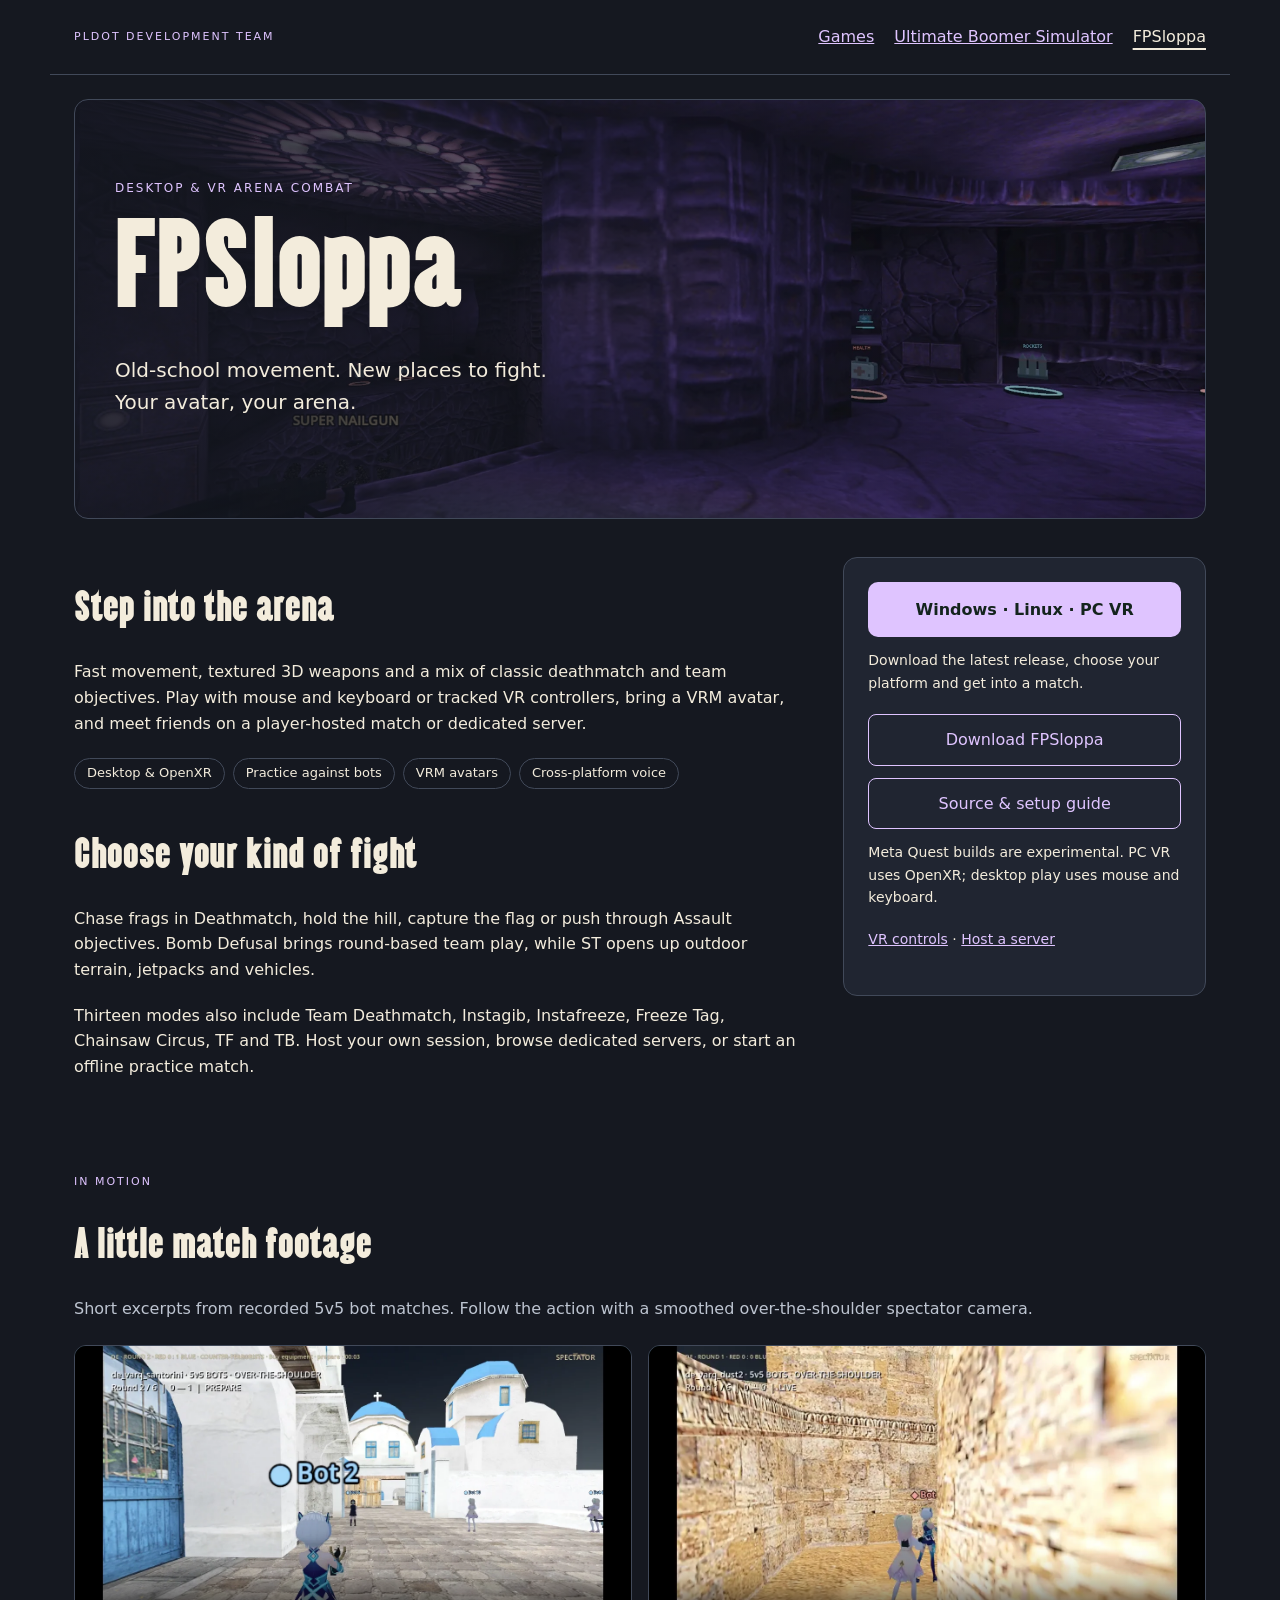
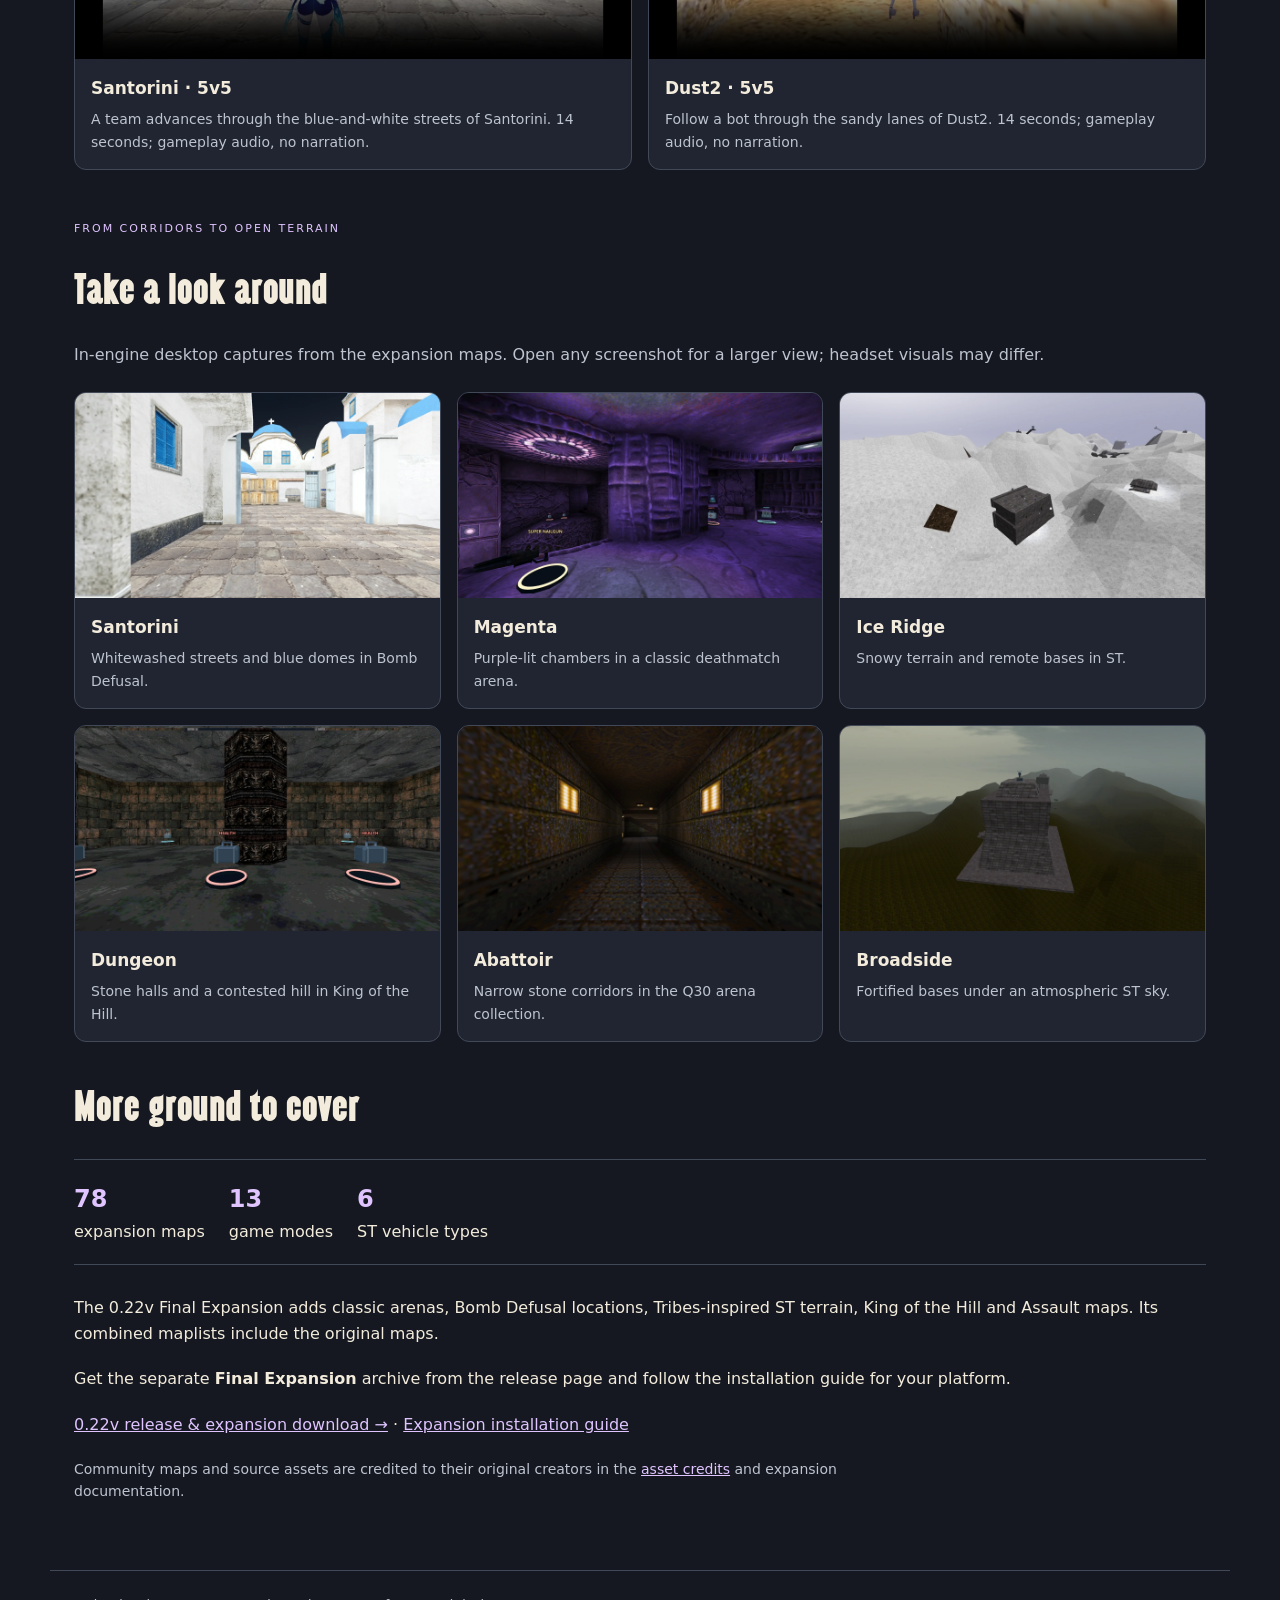
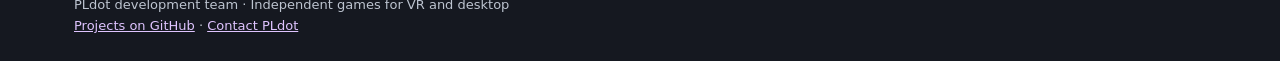
==== fpsloppa/index.html @ 8374d972 "Showcase UBS and FPSloppa with game pages and gameplay media" ====
<!doctype html>
<html lang="en"><head><meta charset="utf-8"><meta name="viewport" content="width=device-width, initial-scale=1"><title>FPSloppa | PLdot</title>
<meta name="description" content="Desktop and VR arena combat with bots, VRM avatars, dedicated servers and thirteen game modes. See screenshots, watch short gameplay clips and download FPSloppa."><link rel="canonical" href="https://jebot-git.github.io/fpsloppa/"><meta property="og:title" content="FPSloppa"><meta property="og:description" content="Desktop and VR arena combat with bots, VRM avatars, dedicated servers and thirteen game modes. See screenshots, watch short gameplay clips and download FPSloppa."><meta property="og:type" content="website"><meta property="og:url" content="https://jebot-git.github.io/fpsloppa/"><meta property="og:image" content="https://jebot-git.github.io/media/fpsloppa/magenta.webp"><link rel="icon" href="/media/icon.png"><link rel="stylesheet" href="/style.css"></head><body class="fps"><a class="skip" href="#main">Skip to content</a><header><a class="site-brand label" href="/">PLdot development team</a><nav aria-label="Main navigation"><a href="/">Games</a><a href="/ultimate-boomer-simulator/">Ultimate Boomer Simulator</a><a href="/fpsloppa/" aria-current="page">FPSloppa</a></nav></header><main id="main"><div class="hero"><span class="label">Desktop &amp; VR arena combat</span><h1>FPSloppa</h1><p>Old-school movement. New places to fight.<br>Your avatar, your arena.</p></div>
<div class="layout"><div><h2>Step into the arena</h2><p>Fast movement, textured 3D weapons and a mix of classic deathmatch and team objectives. Play with mouse and keyboard or tracked VR controllers, bring a VRM avatar, and meet friends on a player-hosted match or dedicated server.</p><div class="tags"><span>Desktop &amp; OpenXR</span><span>Practice against bots</span><span>VRM avatars</span><span>Cross-platform voice</span></div><section><h2>Choose your kind of fight</h2><p>Chase frags in Deathmatch, hold the hill, capture the flag or push through Assault objectives. Bomb Defusal brings round-based team play, while ST opens up outdoor terrain, jetpacks and vehicles.</p><p>Thirteen modes also include Team Deathmatch, Instagib, Instafreeze, Freeze Tag, Chainsaw Circus, TF and TB. Host your own session, browse dedicated servers, or start an offline practice match.</p></section></div>
<aside class="aside"><div class="price">Windows · Linux · PC VR</div><p>Download the latest release, choose your platform and get into a match.</p><a class="button" href="https://github.com/jebot-git/FPSloppa/releases/latest">Download FPSloppa</a><a class="button" href="https://github.com/jebot-git/FPSloppa">Source &amp; setup guide</a><p>Meta Quest builds are experimental. PC VR uses OpenXR; desktop play uses mouse and keyboard.</p><p><a href="https://github.com/jebot-git/FPSloppa/blob/main/VR.md">VR controls</a> · <a href="https://github.com/jebot-git/FPSloppa/blob/main/SERVER.md">Host a server</a></p></aside></div>
<section id="clips"><span class="label">In motion</span><h2>A little match footage</h2><p class="subtle">Short excerpts from recorded 5v5 bot matches. Follow the action with a smoothed over-the-shoulder spectator camera.</p><div class="gallery clips"><article class="capture"><figure><video controls playsinline preload="none" poster="/media/fpsloppa/santorini-clip.webp" aria-label="Santorini · 5v5: 14-second gameplay clip"><source src="/media/fpsloppa/santorini-clip.mp4" type="video/mp4"><a href="/media/fpsloppa/santorini-clip.mp4">Download the Santorini · 5v5 clip</a></video><figcaption><h3>Santorini · 5v5</h3><p>A team advances through the blue-and-white streets of Santorini. 14 seconds; gameplay audio, no narration.</p></figcaption></figure></article><article class="capture"><figure><video controls playsinline preload="none" poster="/media/fpsloppa/dust2-clip.webp" aria-label="Dust2 · 5v5: 14-second gameplay clip"><source src="/media/fpsloppa/dust2-clip.mp4" type="video/mp4"><a href="/media/fpsloppa/dust2-clip.mp4">Download the Dust2 · 5v5 clip</a></video><figcaption><h3>Dust2 · 5v5</h3><p>Follow a bot through the sandy lanes of Dust2. 14 seconds; gameplay audio, no narration.</p></figcaption></figure></article></div></section><section id="screenshots"><span class="label">From corridors to open terrain</span><h2>Take a look around</h2><p class="subtle">In-engine desktop captures from the expansion maps. Open any screenshot for a larger view; headset visuals may differ.</p><div class="gallery"><article class="capture"><figure><a href="/media/fpsloppa/santorini.webp"><img loading="lazy" decoding="async" width="1600" height="900" src="/media/fpsloppa/santorini.webp" alt="Whitewashed streets and blue domes in Bomb Defusal."></a><figcaption><h3>Santorini</h3><p>Whitewashed streets and blue domes in Bomb Defusal.</p></figcaption></figure></article><article class="capture"><figure><a href="/media/fpsloppa/magenta.webp"><img loading="lazy" decoding="async" width="1600" height="900" src="/media/fpsloppa/magenta.webp" alt="Purple-lit chambers in a classic deathmatch arena."></a><figcaption><h3>Magenta</h3><p>Purple-lit chambers in a classic deathmatch arena.</p></figcaption></figure></article><article class="capture"><figure><a href="/media/fpsloppa/iceridge.webp"><img loading="lazy" decoding="async" width="1600" height="900" src="/media/fpsloppa/iceridge.webp" alt="Snowy terrain and remote bases in ST."></a><figcaption><h3>Ice Ridge</h3><p>Snowy terrain and remote bases in ST.</p></figcaption></figure></article><article class="capture"><figure><a href="/media/fpsloppa/dungeon.webp"><img loading="lazy" decoding="async" width="1600" height="900" src="/media/fpsloppa/dungeon.webp" alt="Stone halls and a contested hill in King of the Hill."></a><figcaption><h3>Dungeon</h3><p>Stone halls and a contested hill in King of the Hill.</p></figcaption></figure></article><article class="capture"><figure><a href="/media/fpsloppa/abattoir.webp"><img loading="lazy" decoding="async" width="1600" height="900" src="/media/fpsloppa/abattoir.webp" alt="Narrow stone corridors in the Q30 arena collection."></a><figcaption><h3>Abattoir</h3><p>Narrow stone corridors in the Q30 arena collection.</p></figcaption></figure></article><article class="capture"><figure><a href="/media/fpsloppa/broadside.webp"><img loading="lazy" decoding="async" width="1600" height="900" src="/media/fpsloppa/broadside.webp" alt="Fortified bases under an atmospheric ST sky."></a><figcaption><h3>Broadside</h3><p>Fortified bases under an atmospheric ST sky.</p></figcaption></figure></article></div></section><section id="expansion"><h2>More ground to cover</h2><div class="facts"><p><strong>78</strong>expansion maps</p><p><strong>13</strong>game modes</p><p><strong>6</strong>ST vehicle types</p></div><p>The 0.22v Final Expansion adds classic arenas, Bomb Defusal locations, Tribes-inspired ST terrain, King of the Hill and Assault maps. Its combined maplists include the original maps.</p><p>Get the separate <strong>Final Expansion</strong> archive from the release page and follow the installation guide for your platform.</p><p><a href="https://github.com/jebot-git/FPSloppa/releases/tag/0.22v">0.22v release &amp; expansion download →</a> · <a href="https://github.com/jebot-git/FPSloppa/blob/main/docs/FINAL-EXPANSION.md">Expansion installation guide</a></p><p class="section-note">Community maps and source assets are credited to their original creators in the <a href="https://github.com/jebot-git/FPSloppa/blob/main/ASSET_CREDITS.md">asset credits</a> and expansion documentation.</p></section></main><footer>PLdot development team · Independent games for VR and desktop<br><a href="https://github.com/jebot-git">Projects on GitHub</a> · <a href="mailto:jewzuv@gmail.com">Contact PLdot</a></footer></body></html>
---- style.css ----
:root{color-scheme:dark;--bg:#101b19;--panel:#1a2a26;--line:#3b5148;--muted:#b2c1b7;--paper:#f1e9d4;--mint:#b7d9b6}
*{box-sizing:border-box}body{margin:0;background:var(--bg);color:var(--paper);font:16px/1.6 system-ui,sans-serif}a{color:var(--mint)}a:focus-visible,summary:focus-visible{outline:3px solid #efd393;outline-offset:5px}main,header,footer{max-width:1180px;margin:auto;padding:24px}header{display:flex;justify-content:space-between;gap:16px;align-items:center;border-bottom:1px solid var(--line)}.label,small{font-size:11px;letter-spacing:2px;text-transform:uppercase}.label{color:var(--mint)}.draft{border:1px solid #9b885a;color:#efdaa5;padding:5px 12px;border-radius:30px;font-size:12px}.hero{min-height:310px;display:flex;flex-direction:column;justify-content:center;padding:40px;background:linear-gradient(125deg,#354d40,#1b3432);border:1px dashed #799078;border-radius:14px}.hero h2{font:clamp(32px,5vw,60px)/1.1 Georgia,serif;max-width:650px;margin:20px 0}.hero p{max-width:640px;color:var(--muted)}.layout{display:grid;grid-template-columns:minmax(0,2fr) minmax(250px,1fr);gap:44px;margin-top:38px}.identity{display:flex;gap:20px;align-items:center}.identity img{width:76px;height:76px}h1{font:34px/1.15 Georgia,serif;margin:0 0 8px}h2{font:28px Georgia,serif}h3{font-size:21px;margin:8px 0}p{margin:12px 0 20px}.subtle{color:var(--muted)}.tags{display:flex;flex-wrap:wrap;gap:8px;margin:22px 0}.tags span{border:1px solid var(--line);border-radius:24px;padding:4px 12px;font-size:13px}.price{background:var(--mint);color:#14241d;border-radius:10px;padding:15px;text-align:center;font-weight:650}.aside{background:var(--panel);border:1px solid var(--line);padding:24px;border-radius:14px;align-self:start}.aside p{font-size:14px}.gallery{display:grid;grid-template-columns:repeat(3,1fr);gap:16px;margin-top:24px}.capture{min-height:245px;background:var(--panel);border:1px dashed var(--line);border-radius:12px;padding:22px}.capture p{font-size:14px;color:var(--muted)}.capture small{font-size:9px;letter-spacing:1px}.number{font:28px Georgia,serif;color:var(--mint)}section{margin:44px 0}details{border:1px solid var(--line);border-radius:12px;padding:20px}summary{cursor:pointer;font-weight:600}table{width:100%;border-collapse:collapse;margin:20px 0}th,td{text-align:left;vertical-align:top;border-bottom:1px solid var(--line);padding:12px 8px}th{width:45%;font-weight:500}.copy{white-space:pre-wrap;font:inherit;background:#0e1715;padding:18px;border-radius:8px}footer{color:var(--muted);font-size:13px;border-top:1px solid var(--line)}@media(max-width:750px){.layout,.gallery{grid-template-columns:1fr}.hero{padding:24px;min-height:240px}.identity{align-items:flex-start}h1{font-size:28px}header{flex-wrap:wrap}main{padding:18px}}
.hero{background:linear-gradient(90deg,#0b242be0,#14272866),url("media/screenshot-05-blouberg_sunrise_2.png") center/cover;border:1px solid var(--line)}.hero img{width:min(680px,100%);height:auto}.capture{padding:0;min-height:0;overflow:hidden;border:1px solid var(--line)}.capture img{width:100%;aspect-ratio:16/9;object-fit:cover;display:block}.capture h3{font-size:17px;padding:8px 16px 16px}video{width:100%;border-radius:12px;background:#112d2f}.equipment{grid-template-columns:repeat(2,1fr)}@media(max-width:750px){.equipment{grid-template-columns:1fr}}
@font-face{font-family:Almonte;src:url('media/fonts/Almonte.otf');font-display:swap}h1,h2{font-family:Almonte,system-ui,sans-serif;font-weight:400}h1{font-size:42px}h2{font-size:36px}nav{display:flex;gap:20px;flex-wrap:wrap}.button{display:block;padding:12px 18px;border:1px solid var(--mint);border-radius:8px;text-align:center;text-decoration:none}.hero{min-height:400px}.hero img{max-height:340px;object-fit:contain;object-position:left}.skip{position:absolute;left:-9999px}.skip:focus{left:16px;top:16px;background:var(--bg);padding:16px;z-index:2}@media(prefers-reduced-motion:reduce){*{scroll-behavior:auto}}

.site-brand{text-decoration:none;color:var(--mint)}nav [aria-current=page]{color:var(--paper);text-decoration-thickness:2px;text-underline-offset:6px}
.intro{max-width:760px;padding:42px 0 12px}.intro h1{font-size:clamp(46px,7vw,78px);line-height:1.06;margin:16px 0 24px}.intro p{font-size:19px;color:var(--muted)}
.games{display:grid;grid-template-columns:1fr 1fr;gap:24px;margin:26px 0 56px}.game-card{border:1px solid var(--line);border-radius:14px;overflow:hidden;background:var(--panel)}.game-card>a{display:block;overflow:hidden}.game-card img{width:100%;aspect-ratio:16/9;object-fit:cover;display:block}.card-body{padding:26px}.card-body h2{margin:8px 0 14px}.card-body p{color:var(--muted)}.card-body .button{display:inline-block}.game-card .tags{margin:18px 0}.fps{--bg:#151820;--panel:#202531;--line:#414959;--muted:#bdc4d0;--paper:#f3ecdc;--mint:#dfc4ff}.fps .hero{background:linear-gradient(90deg,#141720e8,#14172055),url('/media/fpsloppa/magenta.webp') center/cover;min-height:420px}.fps .hero h1{font-size:clamp(58px,9vw,104px);margin:12px 0}.fps .hero p{color:var(--paper);font-size:20px;max-width:480px}.hero .label{font-size:12px}.capture figure{margin:0}.capture figcaption{padding:16px}.capture figcaption h3{padding:0;margin:0 0 6px}.capture figcaption p{margin:0}.clips{grid-template-columns:repeat(2,minmax(0,1fr))}.clips video{display:block;aspect-ratio:16/9;border-radius:0}.aside .button+.button{margin-top:12px}.gallery .capture a:focus-visible{display:block;outline-offset:-4px}.facts{display:flex;flex-wrap:wrap;gap:24px;border-block:1px solid var(--line);padding:20px 0;margin:30px 0}.facts p{margin:0}.facts strong{font-size:24px;color:var(--mint);display:block}.section-note{max-width:780px;color:var(--muted);font-size:14px}video:focus-visible{outline:3px solid #efd393;outline-offset:4px}@media(max-width:750px){.games,.clips{grid-template-columns:1fr}.intro{padding-top:24px}.card-body{padding:22px}nav{gap:12px 18px}.fps .hero{min-height:330px}}
/* Keep intrinsic dimensions for layout reservation without fixing rendered height. */
.game-card img,.capture img{height:auto}
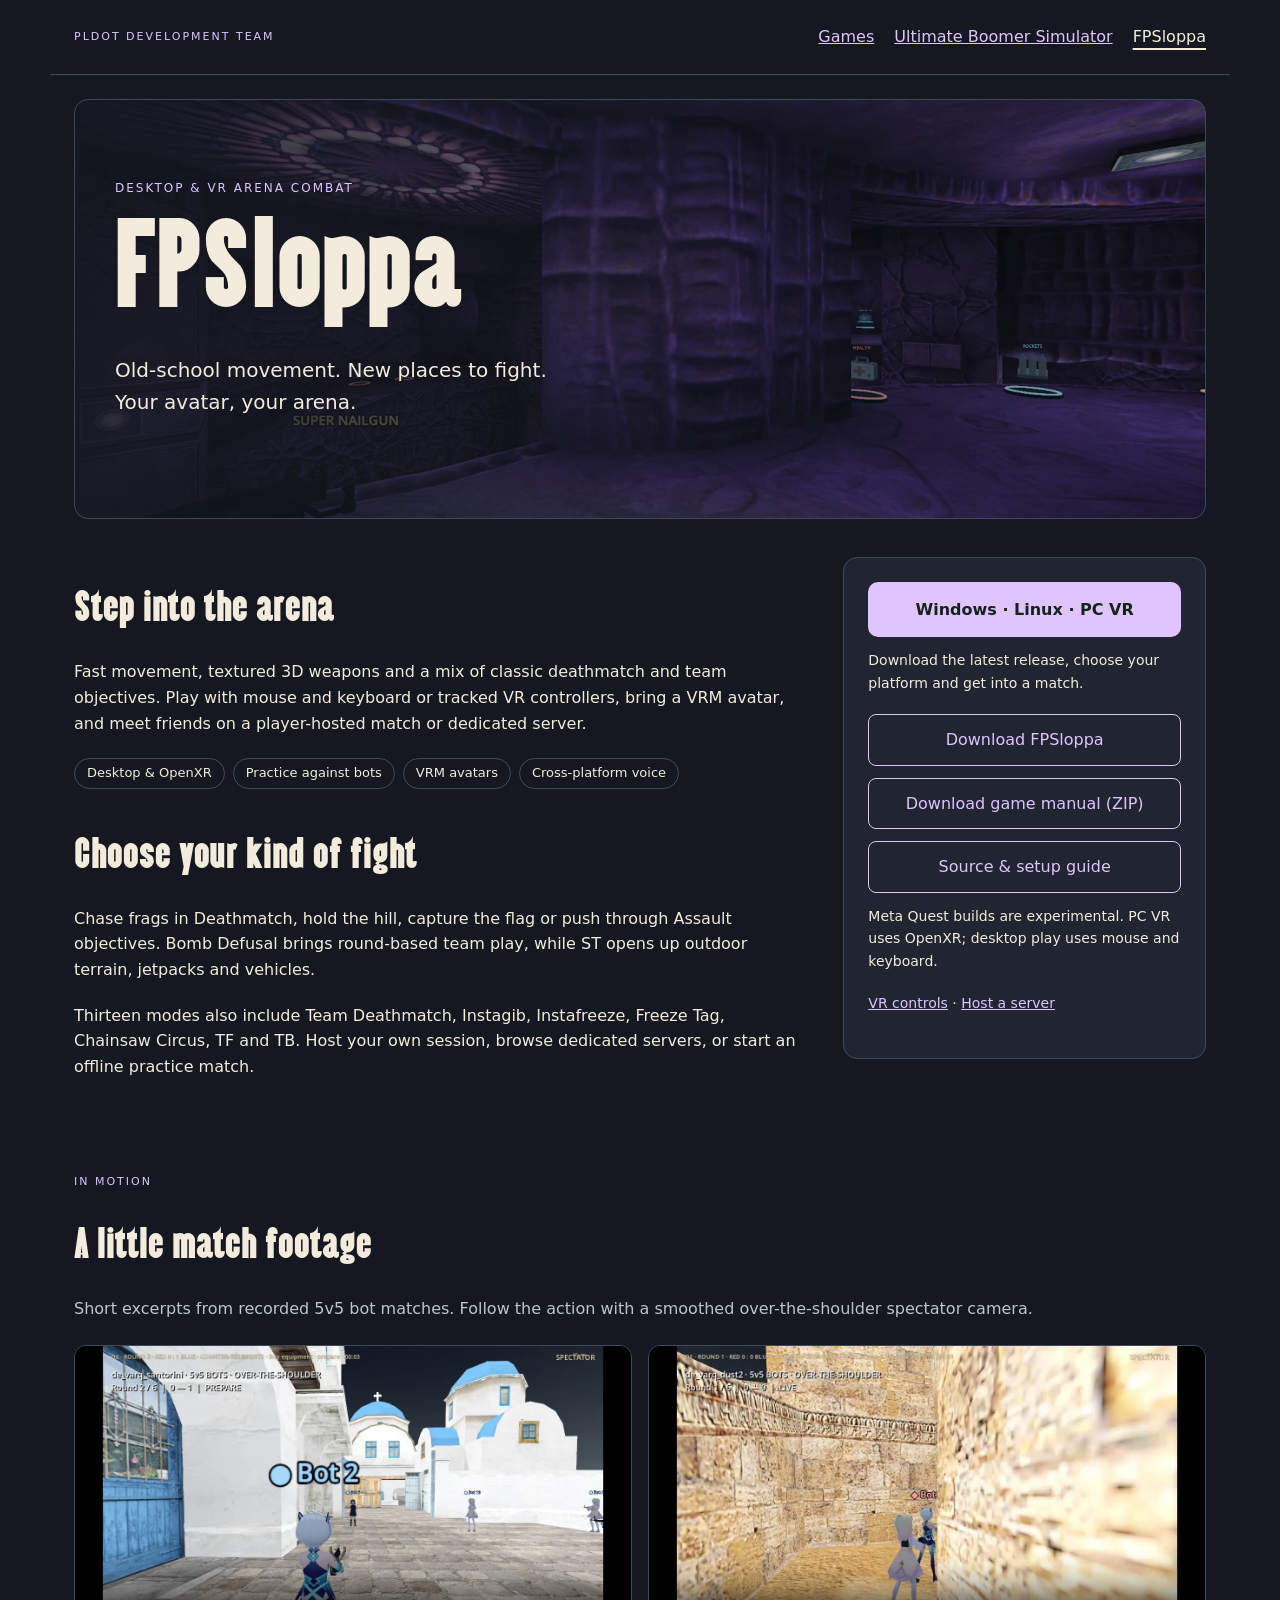
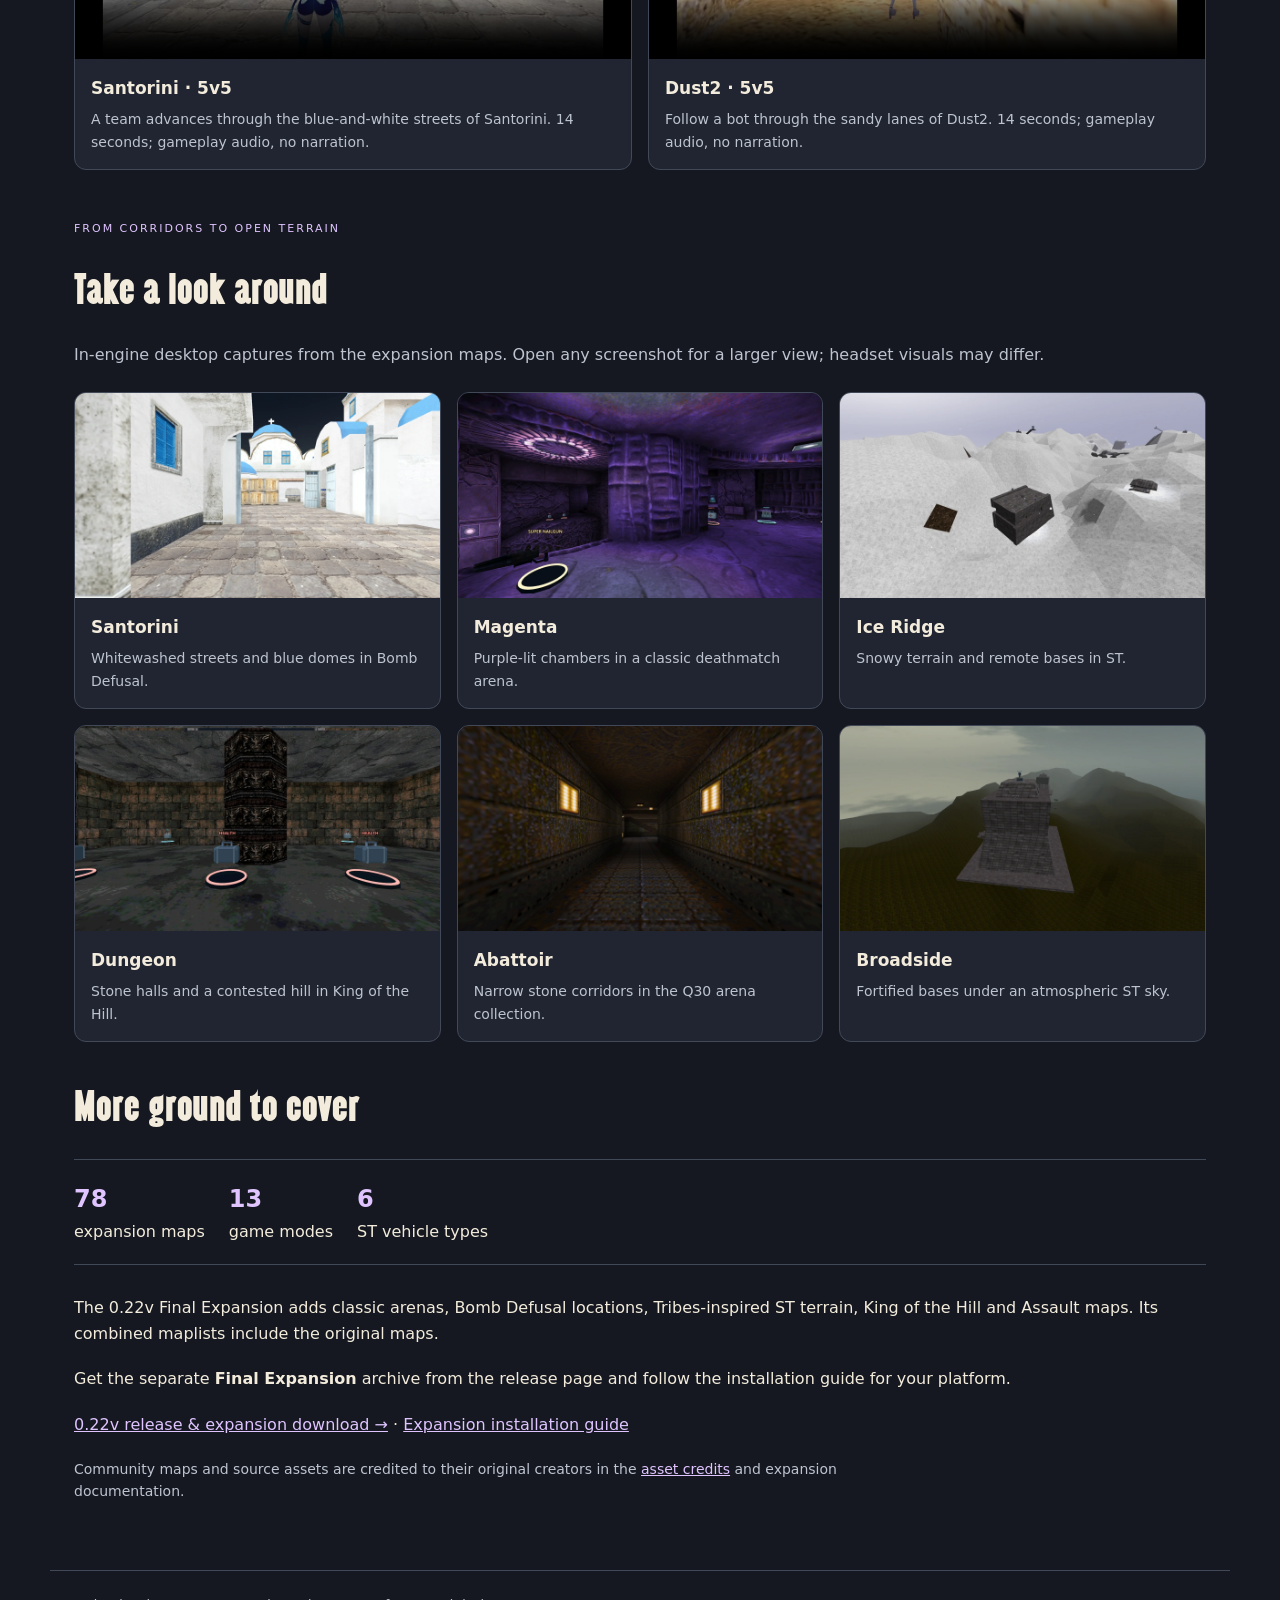
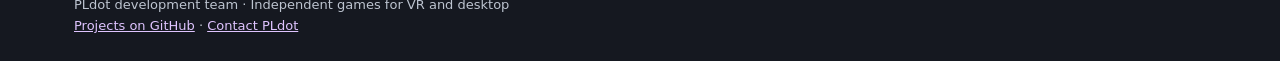
==== commit 0586afb6: "Link FPSloppa game manual from download panel" ====
--- a/fpsloppa/index.html
+++ b/fpsloppa/index.html
@@ -2,5 +2,5 @@
 <html lang="en"><head><meta charset="utf-8"><meta name="viewport" content="width=device-width, initial-scale=1"><title>FPSloppa | PLdot</title>
 <meta name="description" content="Desktop and VR arena combat with bots, VRM avatars, dedicated servers and thirteen game modes. See screenshots, watch short gameplay clips and download FPSloppa."><link rel="canonical" href="https://jebot-git.github.io/fpsloppa/"><meta property="og:title" content="FPSloppa"><meta property="og:description" content="Desktop and VR arena combat with bots, VRM avatars, dedicated servers and thirteen game modes. See screenshots, watch short gameplay clips and download FPSloppa."><meta property="og:type" content="website"><meta property="og:url" content="https://jebot-git.github.io/fpsloppa/"><meta property="og:image" content="https://jebot-git.github.io/media/fpsloppa/magenta.webp"><link rel="icon" href="/media/icon.png"><link rel="stylesheet" href="/style.css"></head><body class="fps"><a class="skip" href="#main">Skip to content</a><header><a class="site-brand label" href="/">PLdot development team</a><nav aria-label="Main navigation"><a href="/">Games</a><a href="/ultimate-boomer-simulator/">Ultimate Boomer Simulator</a><a href="/fpsloppa/" aria-current="page">FPSloppa</a></nav></header><main id="main"><div class="hero"><span class="label">Desktop &amp; VR arena combat</span><h1>FPSloppa</h1><p>Old-school movement. New places to fight.<br>Your avatar, your arena.</p></div>
 <div class="layout"><div><h2>Step into the arena</h2><p>Fast movement, textured 3D weapons and a mix of classic deathmatch and team objectives. Play with mouse and keyboard or tracked VR controllers, bring a VRM avatar, and meet friends on a player-hosted match or dedicated server.</p><div class="tags"><span>Desktop &amp; OpenXR</span><span>Practice against bots</span><span>VRM avatars</span><span>Cross-platform voice</span></div><section><h2>Choose your kind of fight</h2><p>Chase frags in Deathmatch, hold the hill, capture the flag or push through Assault objectives. Bomb Defusal brings round-based team play, while ST opens up outdoor terrain, jetpacks and vehicles.</p><p>Thirteen modes also include Team Deathmatch, Instagib, Instafreeze, Freeze Tag, Chainsaw Circus, TF and TB. Host your own session, browse dedicated servers, or start an offline practice match.</p></section></div>
-<aside class="aside"><div class="price">Windows · Linux · PC VR</div><p>Download the latest release, choose your platform and get into a match.</p><a class="button" href="https://github.com/jebot-git/FPSloppa/releases/latest">Download FPSloppa</a><a class="button" href="https://github.com/jebot-git/FPSloppa">Source &amp; setup guide</a><p>Meta Quest builds are experimental. PC VR uses OpenXR; desktop play uses mouse and keyboard.</p><p><a href="https://github.com/jebot-git/FPSloppa/blob/main/VR.md">VR controls</a> · <a href="https://github.com/jebot-git/FPSloppa/blob/main/SERVER.md">Host a server</a></p></aside></div>
+<aside class="aside"><div class="price">Windows · Linux · PC VR</div><p>Download the latest release, choose your platform and get into a match.</p><a class="button" href="https://github.com/jebot-git/FPSloppa/releases/latest">Download FPSloppa</a><a class="button" href="https://github.com/jebot-git/FPSloppa/releases/download/0.22v/FPSloppa-0.22v-Manual.zip">Download game manual (ZIP)</a><a class="button" href="https://github.com/jebot-git/FPSloppa">Source &amp; setup guide</a><p>Meta Quest builds are experimental. PC VR uses OpenXR; desktop play uses mouse and keyboard.</p><p><a href="https://github.com/jebot-git/FPSloppa/blob/main/VR.md">VR controls</a> · <a href="https://github.com/jebot-git/FPSloppa/blob/main/SERVER.md">Host a server</a></p></aside></div>
 <section id="clips"><span class="label">In motion</span><h2>A little match footage</h2><p class="subtle">Short excerpts from recorded 5v5 bot matches. Follow the action with a smoothed over-the-shoulder spectator camera.</p><div class="gallery clips"><article class="capture"><figure><video controls playsinline preload="none" poster="/media/fpsloppa/santorini-clip.webp" aria-label="Santorini · 5v5: 14-second gameplay clip"><source src="/media/fpsloppa/santorini-clip.mp4" type="video/mp4"><a href="/media/fpsloppa/santorini-clip.mp4">Download the Santorini · 5v5 clip</a></video><figcaption><h3>Santorini · 5v5</h3><p>A team advances through the blue-and-white streets of Santorini. 14 seconds; gameplay audio, no narration.</p></figcaption></figure></article><article class="capture"><figure><video controls playsinline preload="none" poster="/media/fpsloppa/dust2-clip.webp" aria-label="Dust2 · 5v5: 14-second gameplay clip"><source src="/media/fpsloppa/dust2-clip.mp4" type="video/mp4"><a href="/media/fpsloppa/dust2-clip.mp4">Download the Dust2 · 5v5 clip</a></video><figcaption><h3>Dust2 · 5v5</h3><p>Follow a bot through the sandy lanes of Dust2. 14 seconds; gameplay audio, no narration.</p></figcaption></figure></article></div></section><section id="screenshots"><span class="label">From corridors to open terrain</span><h2>Take a look around</h2><p class="subtle">In-engine desktop captures from the expansion maps. Open any screenshot for a larger view; headset visuals may differ.</p><div class="gallery"><article class="capture"><figure><a href="/media/fpsloppa/santorini.webp"><img loading="lazy" decoding="async" width="1600" height="900" src="/media/fpsloppa/santorini.webp" alt="Whitewashed streets and blue domes in Bomb Defusal."></a><figcaption><h3>Santorini</h3><p>Whitewashed streets and blue domes in Bomb Defusal.</p></figcaption></figure></article><article class="capture"><figure><a href="/media/fpsloppa/magenta.webp"><img loading="lazy" decoding="async" width="1600" height="900" src="/media/fpsloppa/magenta.webp" alt="Purple-lit chambers in a classic deathmatch arena."></a><figcaption><h3>Magenta</h3><p>Purple-lit chambers in a classic deathmatch arena.</p></figcaption></figure></article><article class="capture"><figure><a href="/media/fpsloppa/iceridge.webp"><img loading="lazy" decoding="async" width="1600" height="900" src="/media/fpsloppa/iceridge.webp" alt="Snowy terrain and remote bases in ST."></a><figcaption><h3>Ice Ridge</h3><p>Snowy terrain and remote bases in ST.</p></figcaption></figure></article><article class="capture"><figure><a href="/media/fpsloppa/dungeon.webp"><img loading="lazy" decoding="async" width="1600" height="900" src="/media/fpsloppa/dungeon.webp" alt="Stone halls and a contested hill in King of the Hill."></a><figcaption><h3>Dungeon</h3><p>Stone halls and a contested hill in King of the Hill.</p></figcaption></figure></article><article class="capture"><figure><a href="/media/fpsloppa/abattoir.webp"><img loading="lazy" decoding="async" width="1600" height="900" src="/media/fpsloppa/abattoir.webp" alt="Narrow stone corridors in the Q30 arena collection."></a><figcaption><h3>Abattoir</h3><p>Narrow stone corridors in the Q30 arena collection.</p></figcaption></figure></article><article class="capture"><figure><a href="/media/fpsloppa/broadside.webp"><img loading="lazy" decoding="async" width="1600" height="900" src="/media/fpsloppa/broadside.webp" alt="Fortified bases under an atmospheric ST sky."></a><figcaption><h3>Broadside</h3><p>Fortified bases under an atmospheric ST sky.</p></figcaption></figure></article></div></section><section id="expansion"><h2>More ground to cover</h2><div class="facts"><p><strong>78</strong>expansion maps</p><p><strong>13</strong>game modes</p><p><strong>6</strong>ST vehicle types</p></div><p>The 0.22v Final Expansion adds classic arenas, Bomb Defusal locations, Tribes-inspired ST terrain, King of the Hill and Assault maps. Its combined maplists include the original maps.</p><p>Get the separate <strong>Final Expansion</strong> archive from the release page and follow the installation guide for your platform.</p><p><a href="https://github.com/jebot-git/FPSloppa/releases/tag/0.22v">0.22v release &amp; expansion download →</a> · <a href="https://github.com/jebot-git/FPSloppa/blob/main/docs/FINAL-EXPANSION.md">Expansion installation guide</a></p><p class="section-note">Community maps and source assets are credited to their original creators in the <a href="https://github.com/jebot-git/FPSloppa/blob/main/ASSET_CREDITS.md">asset credits</a> and expansion documentation.</p></section></main><footer>PLdot development team · Independent games for VR and desktop<br><a href="https://github.com/jebot-git">Projects on GitHub</a> · <a href="mailto:jewzuv@gmail.com">Contact PLdot</a></footer></body></html>
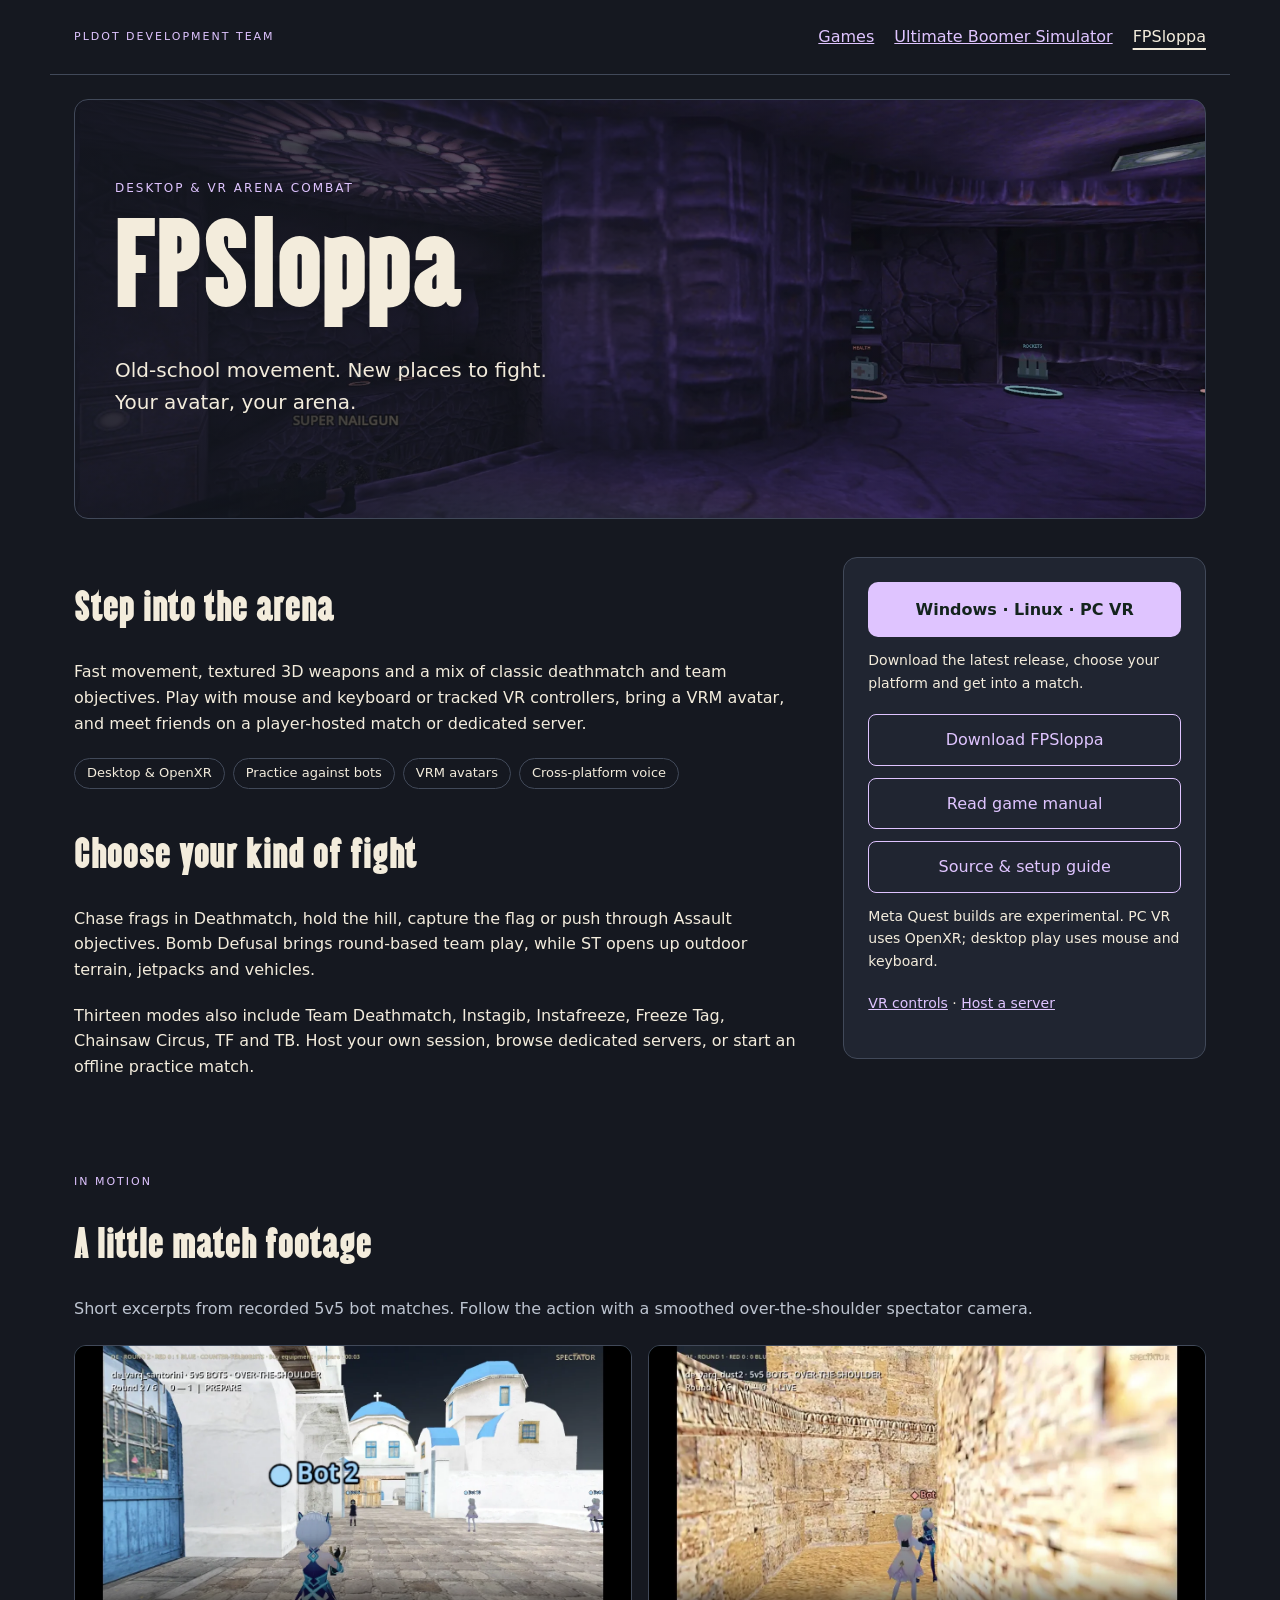
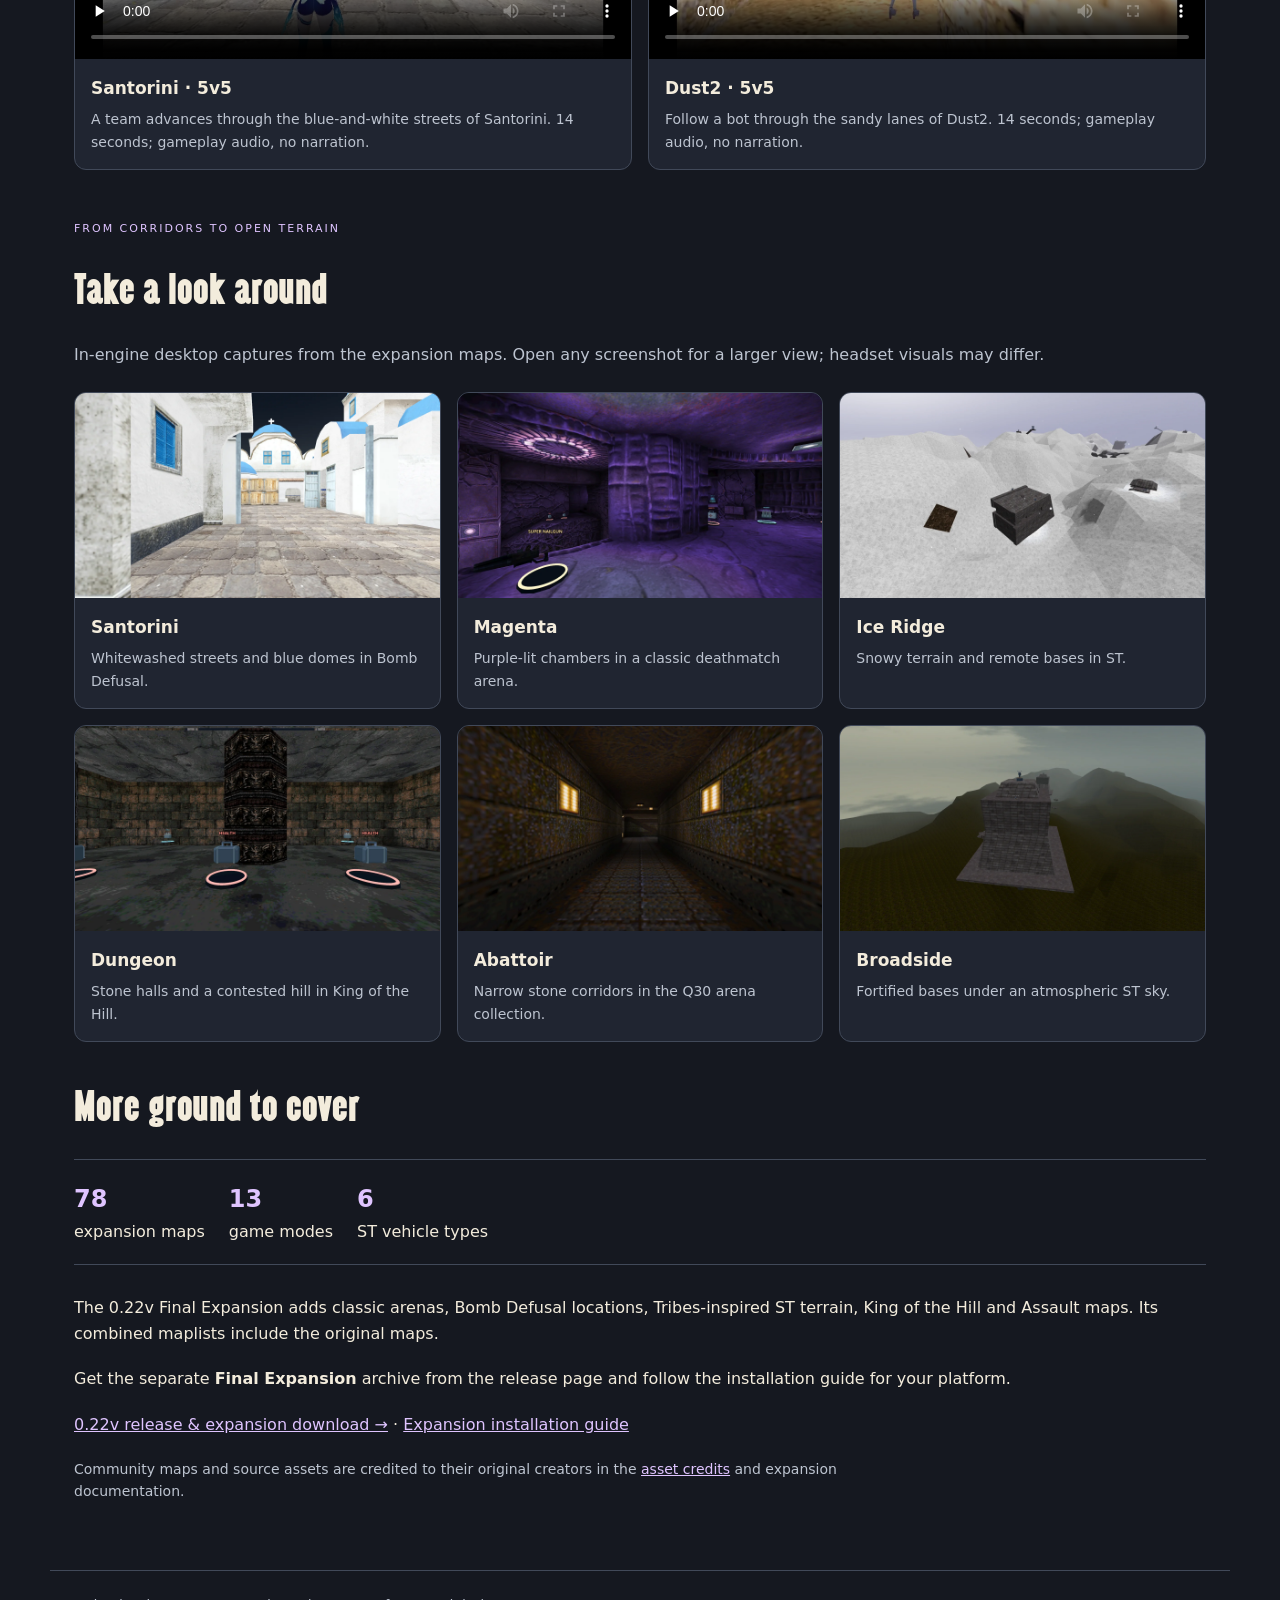
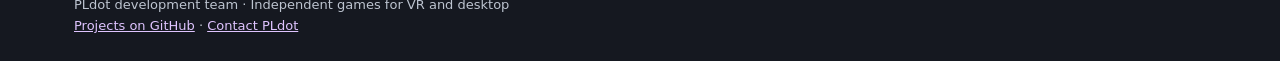
==== commit 9199da7c: "Publish browsable FPSloppa manual and link it from game page" ====
--- a/fpsloppa/index.html
+++ b/fpsloppa/index.html
@@ -2,5 +2,5 @@
 <html lang="en"><head><meta charset="utf-8"><meta name="viewport" content="width=device-width, initial-scale=1"><title>FPSloppa | PLdot</title>
 <meta name="description" content="Desktop and VR arena combat with bots, VRM avatars, dedicated servers and thirteen game modes. See screenshots, watch short gameplay clips and download FPSloppa."><link rel="canonical" href="https://jebot-git.github.io/fpsloppa/"><meta property="og:title" content="FPSloppa"><meta property="og:description" content="Desktop and VR arena combat with bots, VRM avatars, dedicated servers and thirteen game modes. See screenshots, watch short gameplay clips and download FPSloppa."><meta property="og:type" content="website"><meta property="og:url" content="https://jebot-git.github.io/fpsloppa/"><meta property="og:image" content="https://jebot-git.github.io/media/fpsloppa/magenta.webp"><link rel="icon" href="/media/icon.png"><link rel="stylesheet" href="/style.css"></head><body class="fps"><a class="skip" href="#main">Skip to content</a><header><a class="site-brand label" href="/">PLdot development team</a><nav aria-label="Main navigation"><a href="/">Games</a><a href="/ultimate-boomer-simulator/">Ultimate Boomer Simulator</a><a href="/fpsloppa/" aria-current="page">FPSloppa</a></nav></header><main id="main"><div class="hero"><span class="label">Desktop &amp; VR arena combat</span><h1>FPSloppa</h1><p>Old-school movement. New places to fight.<br>Your avatar, your arena.</p></div>
 <div class="layout"><div><h2>Step into the arena</h2><p>Fast movement, textured 3D weapons and a mix of classic deathmatch and team objectives. Play with mouse and keyboard or tracked VR controllers, bring a VRM avatar, and meet friends on a player-hosted match or dedicated server.</p><div class="tags"><span>Desktop &amp; OpenXR</span><span>Practice against bots</span><span>VRM avatars</span><span>Cross-platform voice</span></div><section><h2>Choose your kind of fight</h2><p>Chase frags in Deathmatch, hold the hill, capture the flag or push through Assault objectives. Bomb Defusal brings round-based team play, while ST opens up outdoor terrain, jetpacks and vehicles.</p><p>Thirteen modes also include Team Deathmatch, Instagib, Instafreeze, Freeze Tag, Chainsaw Circus, TF and TB. Host your own session, browse dedicated servers, or start an offline practice match.</p></section></div>
-<aside class="aside"><div class="price">Windows · Linux · PC VR</div><p>Download the latest release, choose your platform and get into a match.</p><a class="button" href="https://github.com/jebot-git/FPSloppa/releases/latest">Download FPSloppa</a><a class="button" href="https://github.com/jebot-git/FPSloppa/releases/download/0.22v/FPSloppa-0.22v-Manual.zip">Download game manual (ZIP)</a><a class="button" href="https://github.com/jebot-git/FPSloppa">Source &amp; setup guide</a><p>Meta Quest builds are experimental. PC VR uses OpenXR; desktop play uses mouse and keyboard.</p><p><a href="https://github.com/jebot-git/FPSloppa/blob/main/VR.md">VR controls</a> · <a href="https://github.com/jebot-git/FPSloppa/blob/main/SERVER.md">Host a server</a></p></aside></div>
+<aside class="aside"><div class="price">Windows · Linux · PC VR</div><p>Download the latest release, choose your platform and get into a match.</p><a class="button" href="https://github.com/jebot-git/FPSloppa/releases/latest">Download FPSloppa</a><a class="button" href="/fpsloppa/manual/">Read game manual</a><a class="button" href="https://github.com/jebot-git/FPSloppa">Source &amp; setup guide</a><p>Meta Quest builds are experimental. PC VR uses OpenXR; desktop play uses mouse and keyboard.</p><p><a href="https://github.com/jebot-git/FPSloppa/blob/main/VR.md">VR controls</a> · <a href="https://github.com/jebot-git/FPSloppa/blob/main/SERVER.md">Host a server</a></p></aside></div>
 <section id="clips"><span class="label">In motion</span><h2>A little match footage</h2><p class="subtle">Short excerpts from recorded 5v5 bot matches. Follow the action with a smoothed over-the-shoulder spectator camera.</p><div class="gallery clips"><article class="capture"><figure><video controls playsinline preload="none" poster="/media/fpsloppa/santorini-clip.webp" aria-label="Santorini · 5v5: 14-second gameplay clip"><source src="/media/fpsloppa/santorini-clip.mp4" type="video/mp4"><a href="/media/fpsloppa/santorini-clip.mp4">Download the Santorini · 5v5 clip</a></video><figcaption><h3>Santorini · 5v5</h3><p>A team advances through the blue-and-white streets of Santorini. 14 seconds; gameplay audio, no narration.</p></figcaption></figure></article><article class="capture"><figure><video controls playsinline preload="none" poster="/media/fpsloppa/dust2-clip.webp" aria-label="Dust2 · 5v5: 14-second gameplay clip"><source src="/media/fpsloppa/dust2-clip.mp4" type="video/mp4"><a href="/media/fpsloppa/dust2-clip.mp4">Download the Dust2 · 5v5 clip</a></video><figcaption><h3>Dust2 · 5v5</h3><p>Follow a bot through the sandy lanes of Dust2. 14 seconds; gameplay audio, no narration.</p></figcaption></figure></article></div></section><section id="screenshots"><span class="label">From corridors to open terrain</span><h2>Take a look around</h2><p class="subtle">In-engine desktop captures from the expansion maps. Open any screenshot for a larger view; headset visuals may differ.</p><div class="gallery"><article class="capture"><figure><a href="/media/fpsloppa/santorini.webp"><img loading="lazy" decoding="async" width="1600" height="900" src="/media/fpsloppa/santorini.webp" alt="Whitewashed streets and blue domes in Bomb Defusal."></a><figcaption><h3>Santorini</h3><p>Whitewashed streets and blue domes in Bomb Defusal.</p></figcaption></figure></article><article class="capture"><figure><a href="/media/fpsloppa/magenta.webp"><img loading="lazy" decoding="async" width="1600" height="900" src="/media/fpsloppa/magenta.webp" alt="Purple-lit chambers in a classic deathmatch arena."></a><figcaption><h3>Magenta</h3><p>Purple-lit chambers in a classic deathmatch arena.</p></figcaption></figure></article><article class="capture"><figure><a href="/media/fpsloppa/iceridge.webp"><img loading="lazy" decoding="async" width="1600" height="900" src="/media/fpsloppa/iceridge.webp" alt="Snowy terrain and remote bases in ST."></a><figcaption><h3>Ice Ridge</h3><p>Snowy terrain and remote bases in ST.</p></figcaption></figure></article><article class="capture"><figure><a href="/media/fpsloppa/dungeon.webp"><img loading="lazy" decoding="async" width="1600" height="900" src="/media/fpsloppa/dungeon.webp" alt="Stone halls and a contested hill in King of the Hill."></a><figcaption><h3>Dungeon</h3><p>Stone halls and a contested hill in King of the Hill.</p></figcaption></figure></article><article class="capture"><figure><a href="/media/fpsloppa/abattoir.webp"><img loading="lazy" decoding="async" width="1600" height="900" src="/media/fpsloppa/abattoir.webp" alt="Narrow stone corridors in the Q30 arena collection."></a><figcaption><h3>Abattoir</h3><p>Narrow stone corridors in the Q30 arena collection.</p></figcaption></figure></article><article class="capture"><figure><a href="/media/fpsloppa/broadside.webp"><img loading="lazy" decoding="async" width="1600" height="900" src="/media/fpsloppa/broadside.webp" alt="Fortified bases under an atmospheric ST sky."></a><figcaption><h3>Broadside</h3><p>Fortified bases under an atmospheric ST sky.</p></figcaption></figure></article></div></section><section id="expansion"><h2>More ground to cover</h2><div class="facts"><p><strong>78</strong>expansion maps</p><p><strong>13</strong>game modes</p><p><strong>6</strong>ST vehicle types</p></div><p>The 0.22v Final Expansion adds classic arenas, Bomb Defusal locations, Tribes-inspired ST terrain, King of the Hill and Assault maps. Its combined maplists include the original maps.</p><p>Get the separate <strong>Final Expansion</strong> archive from the release page and follow the installation guide for your platform.</p><p><a href="https://github.com/jebot-git/FPSloppa/releases/tag/0.22v">0.22v release &amp; expansion download →</a> · <a href="https://github.com/jebot-git/FPSloppa/blob/main/docs/FINAL-EXPANSION.md">Expansion installation guide</a></p><p class="section-note">Community maps and source assets are credited to their original creators in the <a href="https://github.com/jebot-git/FPSloppa/blob/main/ASSET_CREDITS.md">asset credits</a> and expansion documentation.</p></section></main><footer>PLdot development team · Independent games for VR and desktop<br><a href="https://github.com/jebot-git">Projects on GitHub</a> · <a href="mailto:jewzuv@gmail.com">Contact PLdot</a></footer></body></html>
